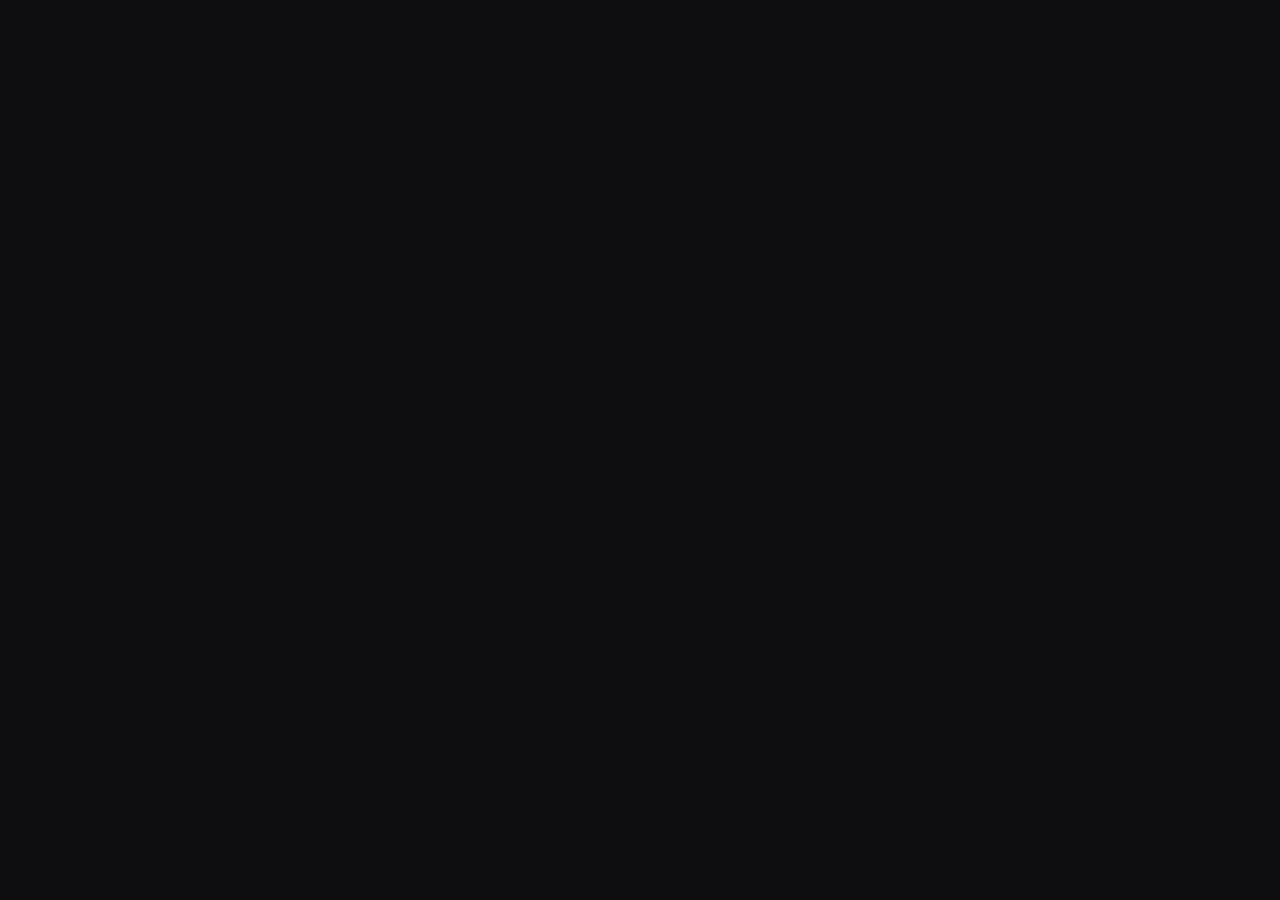
==== about.html @ be1e8993 "Add initial about.html structure and metadataAdd HTML skeleton for About page" ====
<!DOCTYPE html>
<html lang="en">
<head>
  <meta charset="UTF-8">
  <meta name="viewport" content="width=device-width, initial-scale=1.0">
  <meta name="description" content="About Robson Da Silva — FdSc Computing student at NCG Leicester. Background, skills, tools, and education.">

  <title>About — Robson Da Silva</title>

  <link rel="preconnect" href="https://fonts.googleapis.com">
  <link rel="preconnect" href="https://fonts.gstatic.com" crossorigin>
  <link href="https://fonts.googleapis.com/css2?family=Inter:wght@400;500;600;700&display=swap" rel="stylesheet">

  <link rel="stylesheet" href="css/reset.css">
  <link rel="stylesheet" href="css/style.css">
</head>
<body>

  <header>
    <!-- TODO: navigation bar -->
  </header>

  <main>
    <!-- TODO: page header -->
    <!-- TODO: background section -->
    <!-- TODO: skills and tools section -->
    <!-- TODO: education timeline section -->
  </main>

  <footer>
    <!-- TODO: footer -->
  </footer>

  <script src="js/main.js"></script>
</body>
</html>
---- css/style.css ----
/* ============================================================
   PFD200 Portfolio — Main Stylesheet
   Robson Da Silva — NCGID125482
   ============================================================ */

/* -------------------------------------------------------------
   1. Design tokens
   Centralised design decisions exposed as CSS custom properties.
   ------------------------------------------------------------- */

:root {
  /* Color palette — dark theme */
  --color-bg: #0E0E10;
  --color-surface: #1A1A1F;
  --color-elevated: #26262C;
  --color-text: #F5F5F7;
  --color-text-secondary: #A0A0A8;
  --color-text-muted: #6B6B73;
  --color-accent: #6E9EFF;
  --color-accent-hover: #5588F0;
  --color-border: #2A2A30;
  --color-success: #4ADE80;

  /* Typography — Inter from Google Fonts */
  --font-sans: 'Inter', system-ui, -apple-system, sans-serif;

  --fs-display: clamp(2.5rem, 6vw, 4.5rem); /* ~72px */
  --fs-h1: clamp(2rem, 4vw, 3rem);          /* ~48px */
  --fs-h2: 2.25rem;                          /* 36px */
  --fs-h3: 1.5rem;                           /* 24px */
  --fs-body-lg: 1.125rem;                    /* 18px */
  --fs-body: 1rem;                           /* 16px */
  --fs-small: 0.875rem;                      /* 14px */
  --fs-tiny: 0.75rem;                        /* 12px */

  --fw-regular: 400;
  --fw-medium: 500;
  --fw-semibold: 600;
  --fw-bold: 700;

  /* Spacing (8pt grid) */
  --space-1: 0.25rem;  /* 4px */
  --space-2: 0.5rem;   /* 8px */
  --space-3: 1rem;     /* 16px */
  --space-4: 1.5rem;   /* 24px */
  --space-5: 2rem;     /* 32px */
  --space-6: 3rem;     /* 48px */
  --space-7: 4rem;     /* 64px */
  --space-8: 6rem;     /* 96px */
  --space-9: 8rem;     /* 128px */

  /* Border radius */
  --radius-sm: 4px;
  --radius-md: 6px;
  --radius-lg: 8px;

  /* Layout */
  --container-max: 1200px;

  /* Transitions */
  --transition: 200ms ease;
}

/* -------------------------------------------------------------
   2. Base styles
   Global defaults applied to the document body.
   ------------------------------------------------------------- */

body {
  background-color: var(--color-bg);
  color: var(--color-text);
  font-family: var(--font-sans);
  font-size: var(--fs-body);
  font-weight: var(--fw-regular);
}

a {
  color: var(--color-accent);
  text-decoration: none;
  transition: color var(--transition);
}

a:hover {
  color: var(--color-accent-hover);
}

/* -------------------------------------------------------------
   3. TODO sections (will be filled in next commits)
   ------------------------------------------------------------- */

/* TODO: layout container */
/* TODO: navigation bar */
/* TODO: hero section */
/* TODO: cards and grids */
/* TODO: footer */
/* TODO: responsive breakpoints */
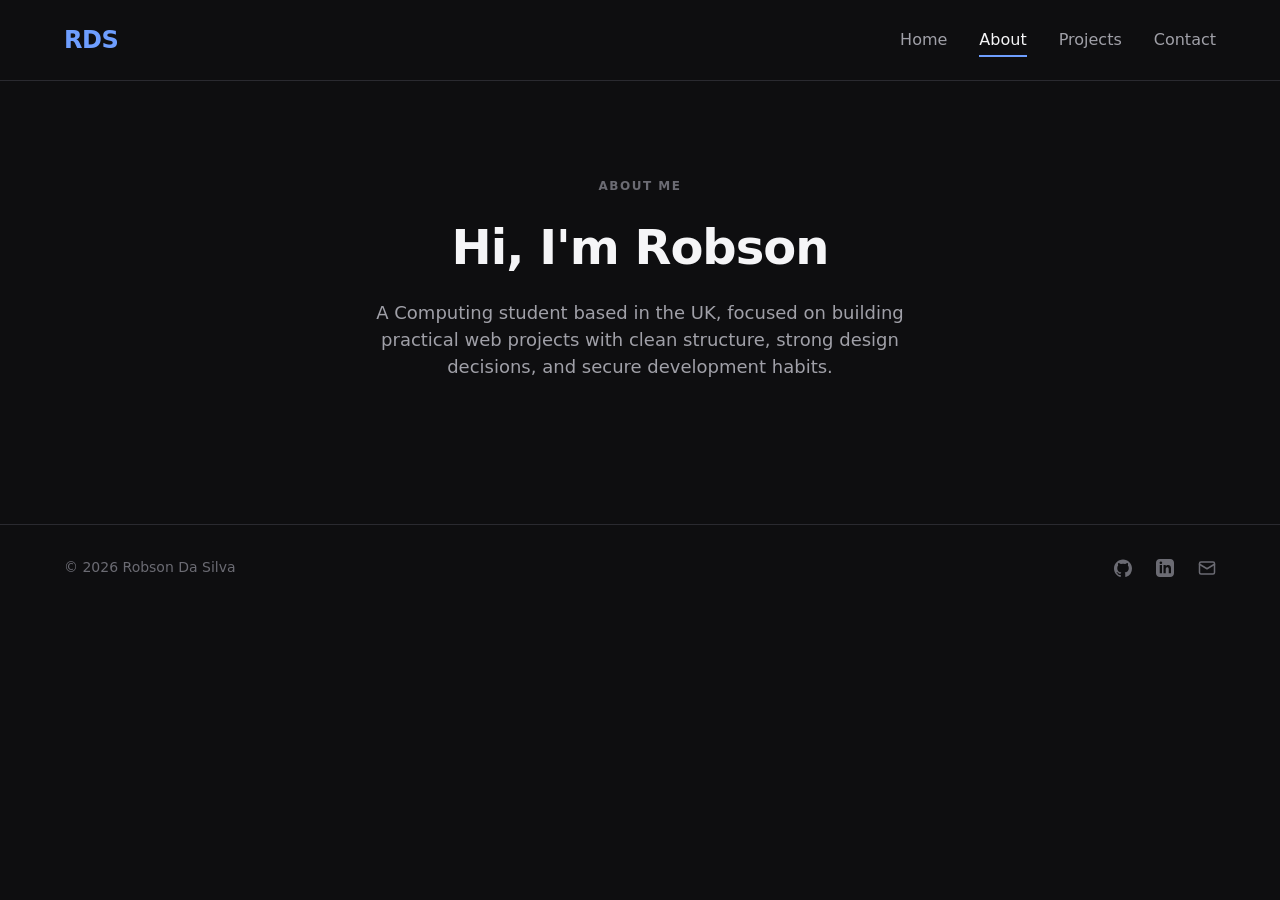
==== commit 91564a83: "Add navigation, page header and footer to About page" ====
--- a/about.html
+++ b/about.html
@@ -16,19 +16,59 @@
 </head>
 <body>
 
-  <header>
-    <!-- TODO: navigation bar -->
+  <header class="site-header">
+    <nav class="site-nav container">
+      <a href="index.html" class="site-logo">RDS</a>
+      <button class="nav-toggle" aria-label="Toggle navigation" aria-expanded="false" aria-controls="primary-nav">
+        <span class="nav-toggle-bar"></span>
+        <span class="nav-toggle-bar"></span>
+        <span class="nav-toggle-bar"></span>
+      </button>
+      <ul class="site-nav-links" id="primary-nav">
+        <li><a href="index.html">Home</a></li>
+        <li><a href="about.html" class="is-active">About</a></li>
+        <li><a href="projects.html">Projects</a></li>
+        <li><a href="contact.html">Contact</a></li>
+      </ul>
+    </nav>
   </header>
 
   <main>
-    <!-- TODO: page header -->
+
+    <!-- Page header -->
+    <header class="page-header container">
+      <span class="eyebrow">About me</span>
+      <h1>Hi, I'm Robson</h1>
+      <p class="lead">A Computing student based in the UK, focused on building practical web projects with clean structure, strong design decisions, and secure development habits.</p>
+    </header>
+
     <!-- TODO: background section -->
     <!-- TODO: skills and tools section -->
     <!-- TODO: education timeline section -->
   </main>
 
-  <footer>
-    <!-- TODO: footer -->
+  <footer class="site-footer">
+    <div class="container">
+      <p class="footer-copy">© 2026 Robson Da Silva</p>
+      <nav class="footer-social" aria-label="Social links">
+        <a href="https://github.com/robsonrsilva09" aria-label="GitHub">
+          <svg viewBox="0 0 24 24" fill="currentColor" aria-hidden="true">
+            <path d="M12 .5C5.37.5 0 5.87 0 12.5c0 5.3 3.44 9.8 8.21 11.39.6.11.82-.26.82-.58v-2.02c-3.34.73-4.04-1.61-4.04-1.61-.55-1.39-1.34-1.76-1.34-1.76-1.09-.74.08-.73.08-.73 1.2.09 1.84 1.24 1.84 1.24 1.07 1.83 2.81 1.3 3.5.99.11-.78.42-1.3.76-1.6-2.67-.3-5.47-1.33-5.47-5.93 0-1.31.47-2.38 1.24-3.22-.13-.3-.54-1.52.12-3.18 0 0 1.01-.32 3.3 1.23a11.5 11.5 0 0 1 6 0c2.29-1.55 3.3-1.23 3.3-1.23.66 1.66.25 2.88.12 3.18.77.84 1.23 1.91 1.23 3.22 0 4.61-2.8 5.62-5.48 5.92.43.37.81 1.1.81 2.22v3.29c0 .32.22.7.83.58A12.01 12.01 0 0 0 24 12.5C24 5.87 18.63.5 12 .5z"/>
+          </svg>
+        </a>
+        <a href="https://linkedin.com/in/robsondasilva" aria-label="LinkedIn">
+          <svg viewBox="0 0 24 24" fill="currentColor" aria-hidden="true">
+            <path d="M19 0h-14c-2.76 0-5 2.24-5 5v14c0 2.76 2.24 5 5 5h14c2.76 0 5-2.24 5-5v-14c0-2.76-2.24-5-5-5zm-11 19h-3v-11h3v11zm-1.5-12.27c-.97 0-1.75-.79-1.75-1.76s.78-1.75 1.75-1.75 1.75.79 1.75 1.75-.78 1.76-1.75 1.76zm13.5 12.27h-3v-5.6c0-3.37-4-3.12-4 0v5.6h-3v-11h3v1.77c1.4-2.59 7-2.78 7 2.48v6.75z"/>
+          </svg>
+        </a>
+        <a href="mailto:info@weavecode.co.uk" aria-label="Email">
+          <svg viewBox="0 0 24 24" fill="none" stroke="currentColor" stroke-width="2" stroke-linecap="round" stroke-linejoin="round" aria-hidden="true">
+            <rect x="2" y="4" width="20" height="16" rx="2"></rect>
+            <path d="m2 7 10 6 10-6"></path>
+          </svg>
+        </a>
+      </nav>
+    </div>
   </footer>
 
   <script src="js/main.js"></script>
--- a/css/style.css
+++ b/css/style.css
@@ -85,12 +85,368 @@
 }
 
 /* -------------------------------------------------------------
-   3. TODO sections (will be filled in next commits)
-   ------------------------------------------------------------- */
-
-/* TODO: layout container */
-/* TODO: navigation bar */
-/* TODO: hero section */
-/* TODO: cards and grids */
-/* TODO: footer */
-/* TODO: responsive breakpoints */
+   4. Layout container
+   ------------------------------------------------------------- */
+
+.container {
+  max-width: var(--container-max);
+  margin-inline: auto;
+  padding-inline: var(--space-4);
+}
+
+/* -------------------------------------------------------------
+   5. Site header — navigation bar
+   ------------------------------------------------------------- */
+
+.site-header {
+  position: sticky;
+  top: 0;
+  background-color: var(--color-bg);
+  border-bottom: 1px solid var(--color-border);
+  z-index: 10;
+}
+
+.site-nav {
+  display: flex;
+  align-items: center;
+  justify-content: space-between;
+  height: 80px;
+}
+
+.site-logo {
+  font-size: var(--fs-h3);
+  font-weight: var(--fw-bold);
+  color: var(--color-accent);
+  letter-spacing: -0.5px;
+}
+
+.site-nav-links {
+  display: flex;
+  gap: var(--space-5);
+  list-style: none;
+}
+
+.site-nav-links a {
+  color: var(--color-text-secondary);
+  font-size: var(--fs-body);
+  font-weight: var(--fw-medium);
+  position: relative;
+  padding-block: var(--space-2);
+}
+
+.site-nav-links a:hover {
+  color: var(--color-text);
+}
+
+.site-nav-links a.is-active {
+  color: var(--color-text);
+}
+
+.site-nav-links a.is-active::after {
+  content: '';
+  position: absolute;
+  bottom: 0;
+  left: 0;
+  right: 0;
+  height: 2px;
+  background-color: var(--color-accent);
+}
+
+/* Hamburger button — hidden on desktop, revealed on mobile */
+.nav-toggle {
+  display: none;
+  flex-direction: column;
+  justify-content: center;
+  gap: 5px;
+  width: 40px;
+  height: 40px;
+  background: transparent;
+  border: 1px solid var(--color-border);
+  border-radius: var(--radius-md);
+  cursor: pointer;
+  padding: 0 9px;
+}
+
+.nav-toggle-bar {
+  display: block;
+  height: 2px;
+  width: 100%;
+  background-color: var(--color-text);
+  border-radius: 2px;
+}
+
+/* -------------------------------------------------------------
+   6. Reusable section + heading helpers
+   ------------------------------------------------------------- */
+
+.section {
+  padding-block: var(--space-8);
+}
+
+.section-head {
+  display: flex;
+  align-items: baseline;
+  justify-content: space-between;
+  gap: var(--space-4);
+  margin-bottom: var(--space-6);
+}
+
+.section-title {
+  font-size: var(--fs-h2);
+  font-weight: var(--fw-bold);
+  letter-spacing: -0.5px;
+}
+
+/* Small uppercase label that sits above a heading */
+.eyebrow {
+  display: block;
+  font-size: var(--fs-tiny);
+  font-weight: var(--fw-semibold);
+  letter-spacing: 1.5px;
+  text-transform: uppercase;
+  color: var(--color-accent);
+}
+
+/* Centred page intro used on About, Projects and Contact */
+.page-header {
+  text-align: center;
+  padding-block: var(--space-8) var(--space-6);
+}
+
+.page-header .eyebrow {
+  color: var(--color-text-muted);
+  margin-bottom: var(--space-3);
+}
+
+.page-header h1 {
+  font-size: var(--fs-h1);
+  font-weight: var(--fw-bold);
+  letter-spacing: -1px;
+  margin-bottom: var(--space-3);
+}
+
+.page-header .lead {
+  max-width: 560px;
+  margin-inline: auto;
+  color: var(--color-text-secondary);
+  font-size: var(--fs-body-lg);
+}
+
+/* -------------------------------------------------------------
+   7. Buttons
+   ------------------------------------------------------------- */
+
+.btn {
+  display: inline-block;
+  padding: var(--space-3) var(--space-4);
+  border-radius: var(--radius-md);
+  font-size: var(--fs-body);
+  font-weight: var(--fw-semibold);
+  border: 1px solid transparent;
+  cursor: pointer;
+  transition: background-color var(--transition), border-color var(--transition), color var(--transition);
+}
+
+.btn-primary {
+  background-color: var(--color-accent);
+  color: var(--color-bg);
+}
+
+.btn-primary:hover {
+  background-color: var(--color-accent-hover);
+  color: var(--color-bg);
+}
+
+.btn-secondary {
+  background-color: transparent;
+  border-color: var(--color-border);
+  color: var(--color-text);
+}
+
+.btn-secondary:hover {
+  border-color: var(--color-text-secondary);
+  color: var(--color-text);
+}
+
+/* -------------------------------------------------------------
+   8. Home — hero
+   ------------------------------------------------------------- */
+
+.hero {
+  text-align: center;
+  padding-block: var(--space-9) var(--space-8);
+}
+
+.hero .eyebrow {
+  color: var(--color-text-muted);
+  margin-bottom: var(--space-4);
+}
+
+.hero h1 {
+  font-size: var(--fs-display);
+  font-weight: var(--fw-bold);
+  letter-spacing: -2px;
+  line-height: 1.05;
+  margin-bottom: var(--space-4);
+}
+
+.hero .lead {
+  max-width: 480px;
+  margin-inline: auto;
+  color: var(--color-text-secondary);
+  font-size: var(--fs-body-lg);
+  margin-bottom: var(--space-6);
+}
+
+.hero-actions {
+  display: flex;
+  justify-content: center;
+  gap: var(--space-3);
+  flex-wrap: wrap;
+}
+
+/* -------------------------------------------------------------
+   9. Cards (shared) + Home "What I do"
+   ------------------------------------------------------------- */
+
+.card {
+  background-color: var(--color-surface);
+  border: 1px solid var(--color-border);
+  border-radius: var(--radius-lg);
+  padding: var(--space-4);
+}
+
+/* Small accent-tinted square that holds an inline SVG icon */
+.icon-box {
+  display: inline-flex;
+  align-items: center;
+  justify-content: center;
+  width: 36px;
+  height: 36px;
+  border-radius: var(--radius-md);
+  background-color: var(--color-elevated);
+  color: var(--color-accent);
+  margin-bottom: var(--space-3);
+}
+
+.icon-box svg {
+  width: 18px;
+  height: 18px;
+}
+
+.card h3 {
+  font-size: var(--fs-h3);
+  font-weight: var(--fw-semibold);
+  margin-bottom: var(--space-2);
+}
+
+.card p {
+  color: var(--color-text-secondary);
+  font-size: var(--fs-small);
+}
+
+/* "What I do" heading is centred */
+.what-i-do .section-title {
+  text-align: center;
+  margin-bottom: var(--space-6);
+}
+
+.feature-grid {
+  display: grid;
+  grid-template-columns: repeat(3, 1fr);
+  gap: var(--space-4);
+}
+
+/* Grey image placeholder used until real screenshots exist */
+.media-placeholder {
+  display: flex;
+  align-items: center;
+  justify-content: center;
+  background-color: var(--color-elevated);
+  color: var(--color-text-muted);
+  font-size: var(--fs-small);
+}
+
+/* Inline arrow link, e.g. "See all →" / "View live →" */
+.link-arrow {
+  font-size: var(--fs-small);
+  font-weight: var(--fw-medium);
+  color: var(--color-accent);
+}
+
+/* -------------------------------------------------------------
+   10. Home — featured project
+   ------------------------------------------------------------- */
+
+.featured-card {
+  display: grid;
+  grid-template-columns: 1fr 1fr;
+  overflow: hidden;
+  padding: 0;
+}
+
+.featured-card .media-placeholder {
+  min-height: 280px;
+}
+
+.featured-body {
+  padding: var(--space-6);
+  display: flex;
+  flex-direction: column;
+  justify-content: center;
+}
+
+.featured-body .eyebrow {
+  margin-bottom: var(--space-3);
+}
+
+.featured-body h3 {
+  font-size: var(--fs-h2);
+  margin-bottom: var(--space-3);
+}
+
+.featured-body p {
+  font-size: var(--fs-body);
+  margin-bottom: var(--space-4);
+}
+
+/* -------------------------------------------------------------
+   11. Site footer (shared)
+   ------------------------------------------------------------- */
+
+.site-footer {
+  border-top: 1px solid var(--color-border);
+  margin-top: var(--space-8);
+}
+
+.site-footer .container {
+  display: flex;
+  align-items: center;
+  justify-content: space-between;
+  gap: var(--space-4);
+  padding-block: var(--space-5);
+}
+
+.footer-copy {
+  color: var(--color-text-muted);
+  font-size: var(--fs-small);
+}
+
+.footer-social {
+  display: flex;
+  gap: var(--space-4);
+}
+
+.footer-social a {
+  color: var(--color-text-muted);
+  display: inline-flex;
+}
+
+.footer-social a:hover {
+  color: var(--color-text);
+}
+
+.footer-social svg {
+  width: 18px;
+  height: 18px;
+}
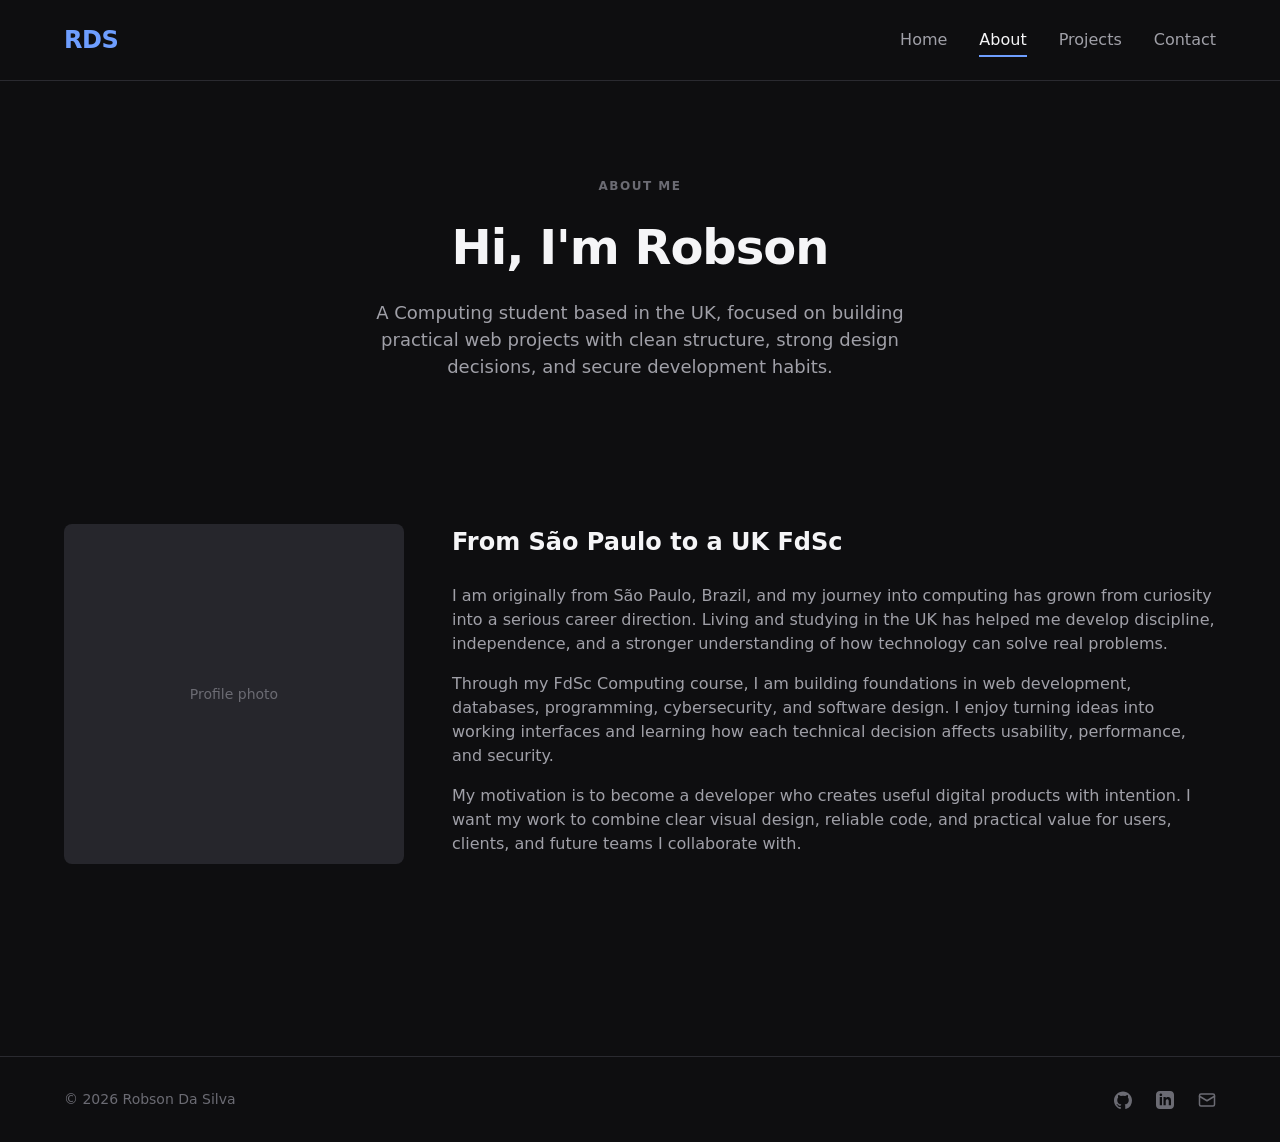
==== commit 2027d4f9: "Add background section to About page" ====
--- a/about.html
+++ b/about.html
@@ -42,7 +42,17 @@
       <p class="lead">A Computing student based in the UK, focused on building practical web projects with clean structure, strong design decisions, and secure development habits.</p>
     </header>
 
-    <!-- TODO: background section -->
+    <!-- Background -->
+    <section class="section about-bio container">
+      <div class="media-placeholder about-photo">Profile photo</div>
+      <div class="about-text">
+        <h2>From São Paulo to a UK FdSc</h2>
+        <p>I am originally from São Paulo, Brazil, and my journey into computing has grown from curiosity into a serious career direction. Living and studying in the UK has helped me develop discipline, independence, and a stronger understanding of how technology can solve real problems.</p>
+        <p>Through my FdSc Computing course, I am building foundations in web development, databases, programming, cybersecurity, and software design. I enjoy turning ideas into working interfaces and learning how each technical decision affects usability, performance, and security.</p>
+        <p>My motivation is to become a developer who creates useful digital products with intention. I want my work to combine clear visual design, reliable code, and practical value for users, clients, and future teams I collaborate with.</p>
+      </div>
+    </section>
+
     <!-- TODO: skills and tools section -->
     <!-- TODO: education timeline section -->
   </main>
--- a/css/style.css
+++ b/css/style.css
@@ -450,3 +450,34 @@
   width: 18px;
   height: 18px;
 }
+
+/* -------------------------------------------------------------
+   12. About — bio
+   ------------------------------------------------------------- */
+
+.about-bio {
+  display: grid;
+  grid-template-columns: 340px 1fr;
+  gap: var(--space-6);
+  align-items: start;
+}
+
+.about-photo {
+  aspect-ratio: 1 / 1;
+  border-radius: var(--radius-lg);
+}
+
+.about-text h2 {
+  font-size: var(--fs-h3);
+  font-weight: var(--fw-semibold);
+  margin-bottom: var(--space-4);
+}
+
+.about-text p {
+  color: var(--color-text-secondary);
+  margin-bottom: var(--space-3);
+}
+
+.about-text p:last-child {
+  margin-bottom: 0;
+}
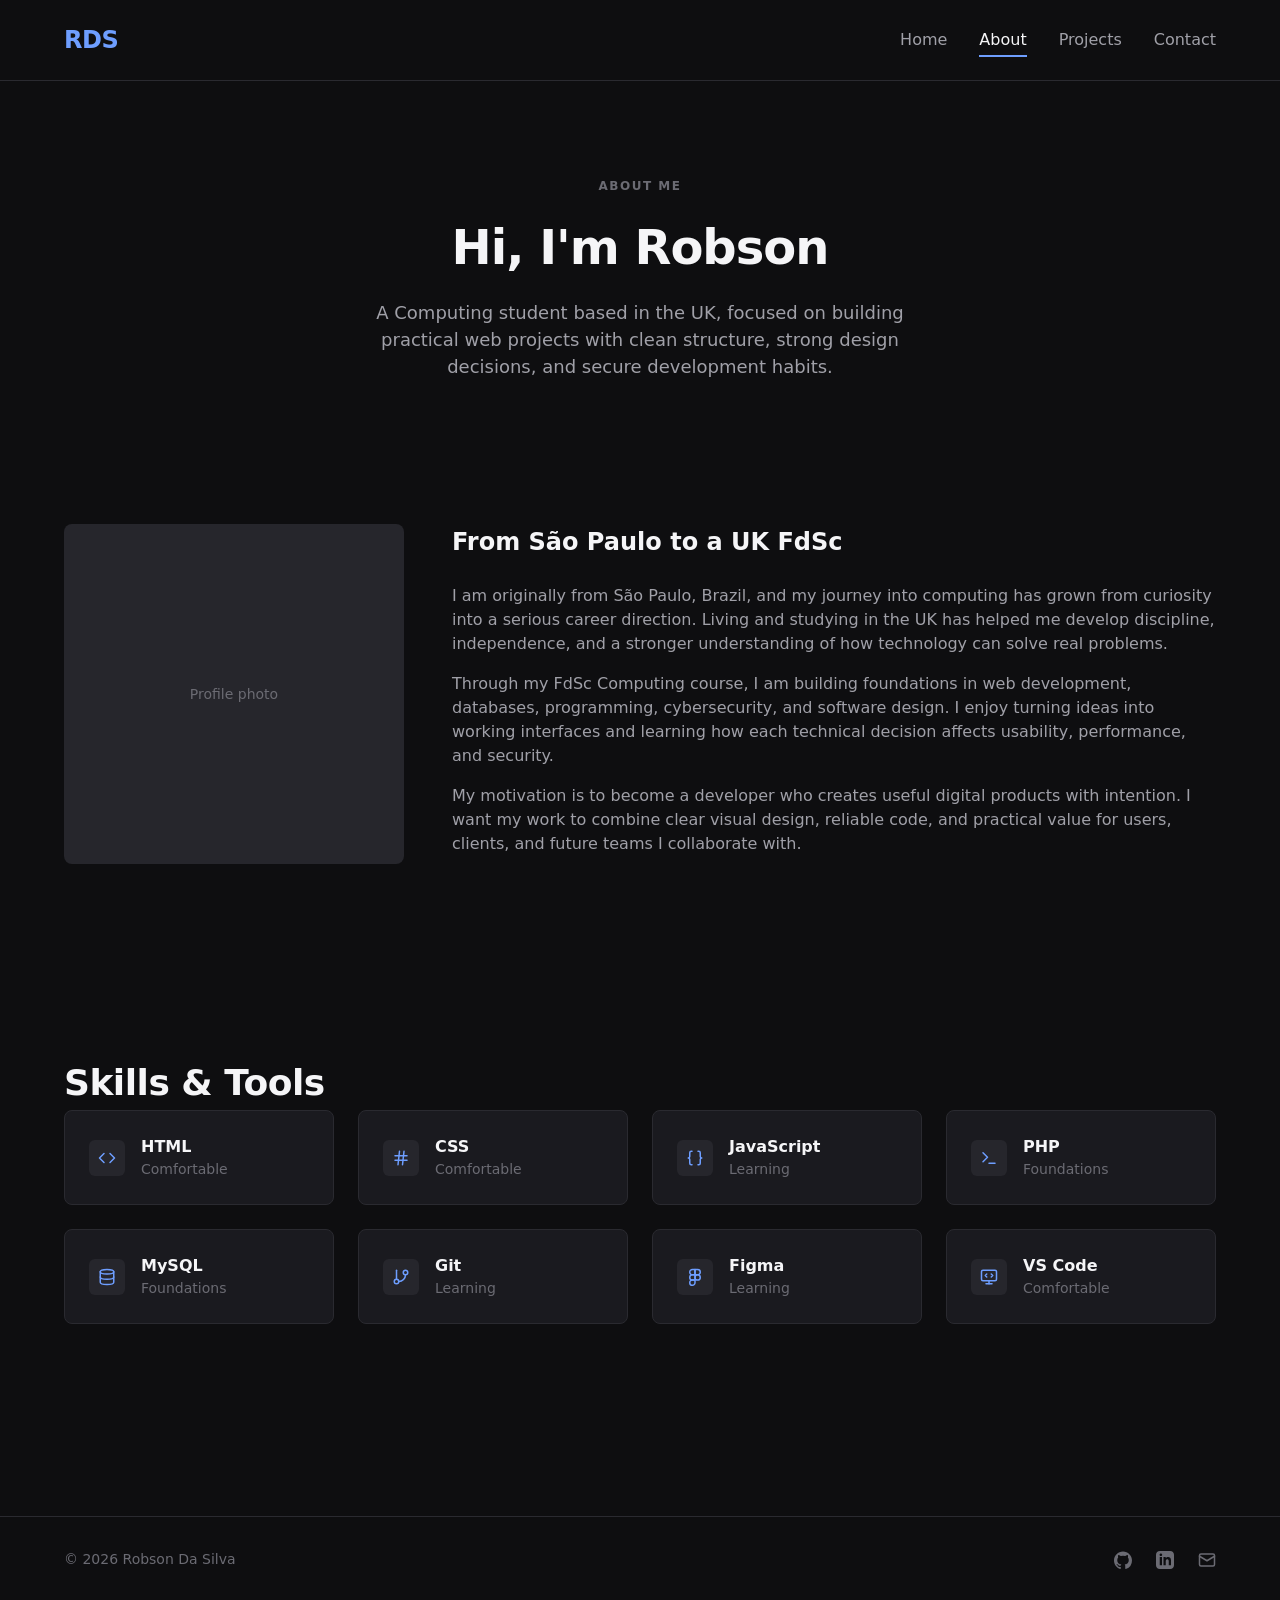
==== commit 1ac5e353: "Build skills and tools grid for About page" ====
--- a/about.html
+++ b/about.html
@@ -53,7 +53,54 @@
       </div>
     </section>
 
-    <!-- TODO: skills and tools section -->
+    <!-- Skills & Tools -->
+    <section class="section skills container">
+      <h2 class="section-title">Skills &amp; Tools</h2>
+      <div class="skills-grid">
+
+        <article class="card skill-card">
+          <span class="icon-box"><svg viewBox="0 0 24 24" fill="none" stroke="currentColor" stroke-width="2" stroke-linecap="round" stroke-linejoin="round" aria-hidden="true"><polyline points="16 18 22 12 16 6"></polyline><polyline points="8 6 2 12 8 18"></polyline></svg></span>
+          <span><span class="skill-name">HTML</span><span class="skill-status">Comfortable</span></span>
+        </article>
+
+        <article class="card skill-card">
+          <span class="icon-box"><svg viewBox="0 0 24 24" fill="none" stroke="currentColor" stroke-width="2" stroke-linecap="round" stroke-linejoin="round" aria-hidden="true"><line x1="4" y1="9" x2="20" y2="9"></line><line x1="4" y1="15" x2="20" y2="15"></line><line x1="10" y1="3" x2="8" y2="21"></line><line x1="16" y1="3" x2="14" y2="21"></line></svg></span>
+          <span><span class="skill-name">CSS</span><span class="skill-status">Comfortable</span></span>
+        </article>
+
+        <article class="card skill-card">
+          <span class="icon-box"><svg viewBox="0 0 24 24" fill="none" stroke="currentColor" stroke-width="2" stroke-linecap="round" stroke-linejoin="round" aria-hidden="true"><path d="M8 3H7a2 2 0 0 0-2 2v5a2 2 0 0 1-2 2 2 2 0 0 1 2 2v5a2 2 0 0 0 2 2h1"></path><path d="M16 3h1a2 2 0 0 1 2 2v5a2 2 0 0 0 2 2 2 2 0 0 0-2 2v5a2 2 0 0 1-2 2h-1"></path></svg></span>
+          <span><span class="skill-name">JavaScript</span><span class="skill-status">Learning</span></span>
+        </article>
+
+        <article class="card skill-card">
+          <span class="icon-box"><svg viewBox="0 0 24 24" fill="none" stroke="currentColor" stroke-width="2" stroke-linecap="round" stroke-linejoin="round" aria-hidden="true"><polyline points="4 17 10 11 4 5"></polyline><line x1="12" y1="19" x2="20" y2="19"></line></svg></span>
+          <span><span class="skill-name">PHP</span><span class="skill-status">Foundations</span></span>
+        </article>
+
+        <article class="card skill-card">
+          <span class="icon-box"><svg viewBox="0 0 24 24" fill="none" stroke="currentColor" stroke-width="2" stroke-linecap="round" stroke-linejoin="round" aria-hidden="true"><ellipse cx="12" cy="5" rx="9" ry="3"></ellipse><path d="M3 5v14c0 1.66 4 3 9 3s9-1.34 9-3V5"></path><path d="M3 12c0 1.66 4 3 9 3s9-1.34 9-3"></path></svg></span>
+          <span><span class="skill-name">MySQL</span><span class="skill-status">Foundations</span></span>
+        </article>
+
+        <article class="card skill-card">
+          <span class="icon-box"><svg viewBox="0 0 24 24" fill="none" stroke="currentColor" stroke-width="2" stroke-linecap="round" stroke-linejoin="round" aria-hidden="true"><line x1="6" y1="3" x2="6" y2="15"></line><circle cx="18" cy="6" r="3"></circle><circle cx="6" cy="18" r="3"></circle><path d="M18 9a9 9 0 0 1-9 9"></path></svg></span>
+          <span><span class="skill-name">Git</span><span class="skill-status">Learning</span></span>
+        </article>
+
+        <article class="card skill-card">
+          <span class="icon-box"><svg viewBox="0 0 24 24" fill="none" stroke="currentColor" stroke-width="2" stroke-linecap="round" stroke-linejoin="round" aria-hidden="true"><path d="M5 5.5A3.5 3.5 0 0 1 8.5 2H12v7H8.5A3.5 3.5 0 0 1 5 5.5z"></path><path d="M12 2h3.5a3.5 3.5 0 1 1 0 7H12V2z"></path><path d="M12 12.5a3.5 3.5 0 1 1 7 0 3.5 3.5 0 1 1-7 0z"></path><path d="M5 19.5A3.5 3.5 0 0 1 8.5 16H12v3.5a3.5 3.5 0 1 1-7 0z"></path><path d="M5 12.5A3.5 3.5 0 0 1 8.5 9H12v7H8.5A3.5 3.5 0 0 1 5 12.5z"></path></svg></span>
+          <span><span class="skill-name">Figma</span><span class="skill-status">Learning</span></span>
+        </article>
+
+        <article class="card skill-card">
+          <span class="icon-box"><svg viewBox="0 0 24 24" fill="none" stroke="currentColor" stroke-width="2" stroke-linecap="round" stroke-linejoin="round" aria-hidden="true"><rect x="2" y="3" width="20" height="14" rx="2"></rect><path d="m8 21 8 0"></path><path d="M12 17v4"></path><polyline points="9 8 7 10 9 12"></polyline><polyline points="15 8 17 10 15 12"></polyline></svg></span>
+          <span><span class="skill-name">VS Code</span><span class="skill-status">Comfortable</span></span>
+        </article>
+
+      </div>
+    </section>
+
     <!-- TODO: education timeline section -->
   </main>
 
--- a/css/style.css
+++ b/css/style.css
@@ -481,3 +481,36 @@
 .about-text p:last-child {
   margin-bottom: 0;
 }
+
+/* -------------------------------------------------------------
+   13. About — skills & tools
+   ------------------------------------------------------------- */
+
+.skills-grid {
+  display: grid;
+  grid-template-columns: repeat(4, 1fr);
+  gap: var(--space-4);
+}
+
+.skill-card {
+  display: flex;
+  align-items: center;
+  gap: var(--space-3);
+}
+
+.skill-card .icon-box {
+  margin-bottom: 0;
+  flex-shrink: 0;
+}
+
+.skill-name {
+  display: block;
+  font-weight: var(--fw-semibold);
+  font-size: var(--fs-body);
+}
+
+.skill-status {
+  display: block;
+  font-size: var(--fs-small);
+  color: var(--color-text-muted);
+}
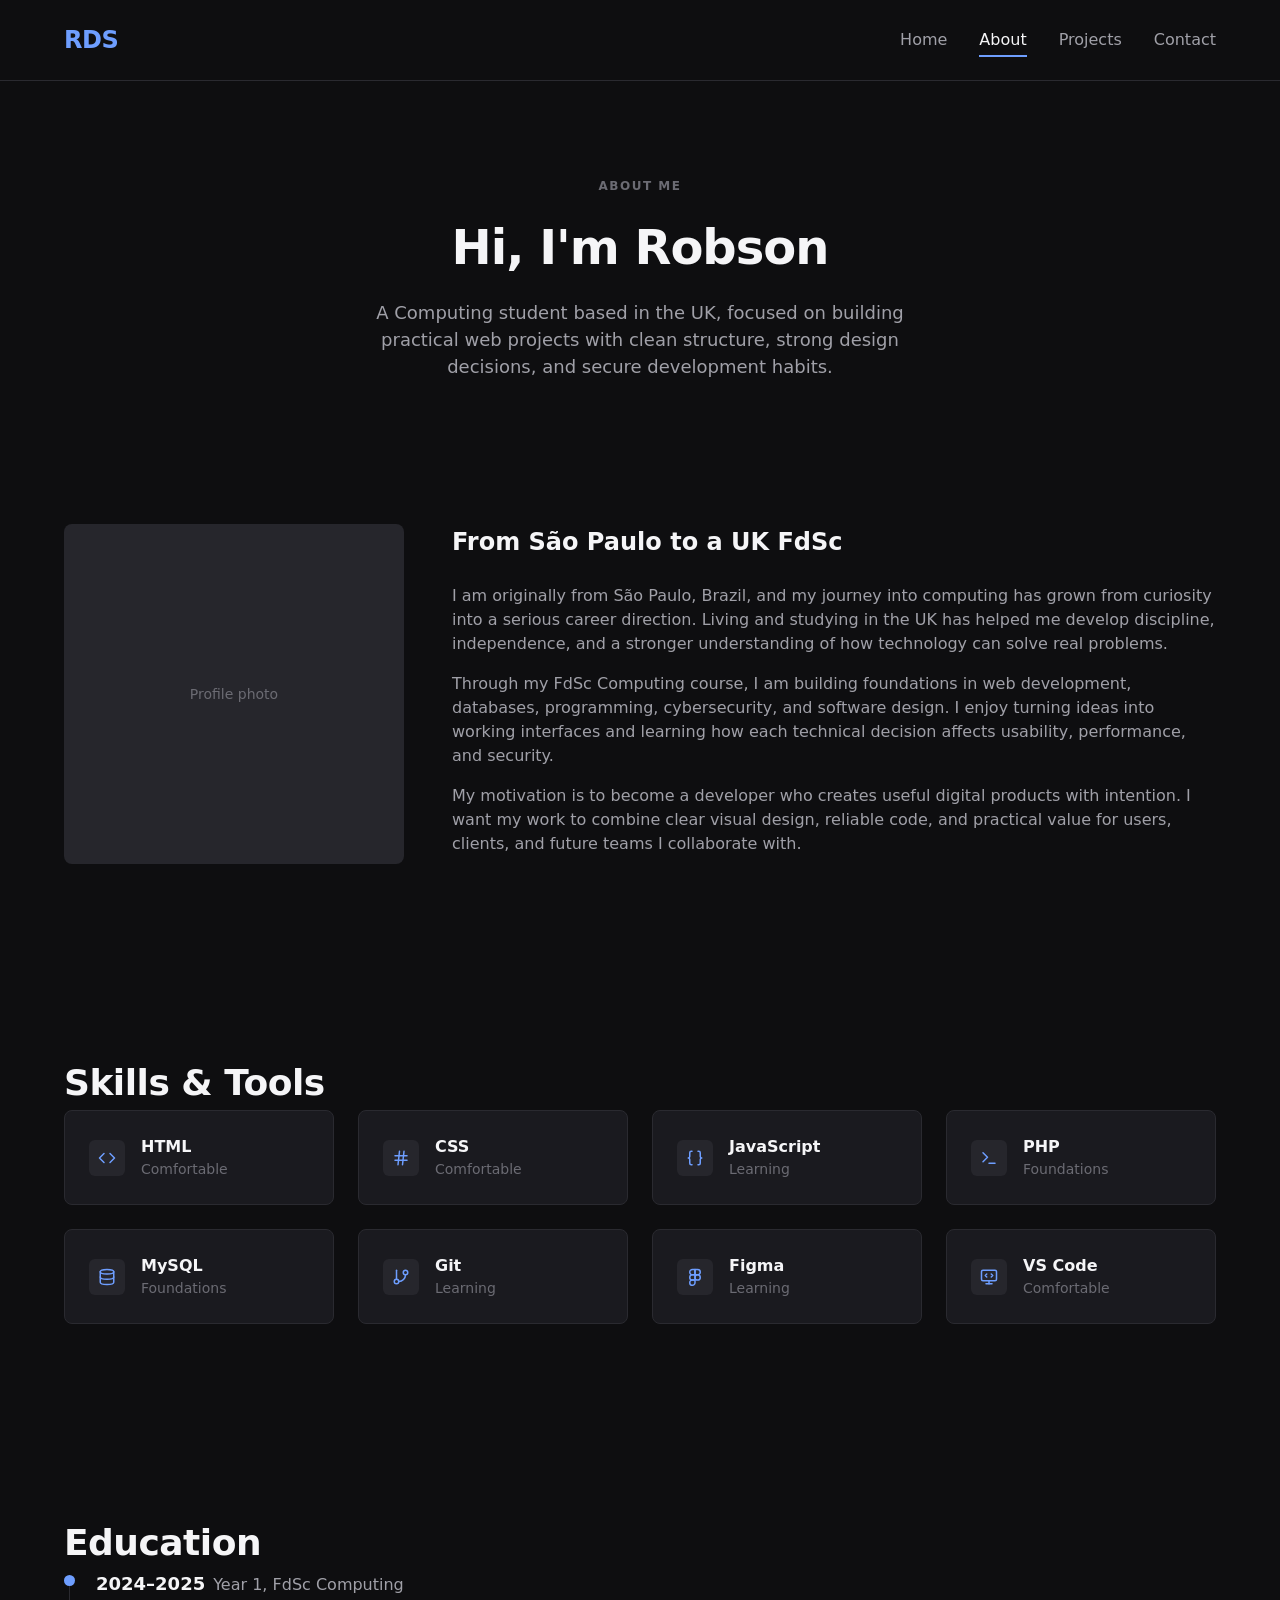
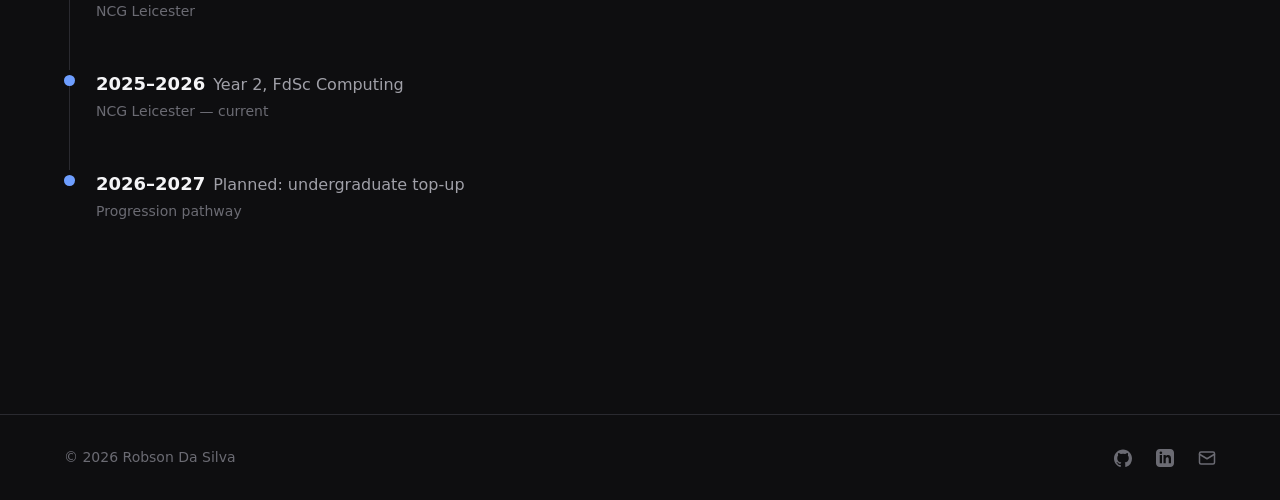
==== commit d44b2de0: "Add education timeline to About page" ====
--- a/about.html
+++ b/about.html
@@ -101,7 +101,32 @@
       </div>
     </section>
 
-    <!-- TODO: education timeline section -->
+    <!-- Education -->
+    <section class="section education container">
+      <h2 class="section-title">Education</h2>
+      <div class="timeline">
+
+        <div class="timeline-item">
+          <span class="timeline-dot"></span>
+          <p class="timeline-head"><span class="timeline-year">2024–2025</span>Year 1, FdSc Computing</p>
+          <p class="timeline-sub">NCG Leicester</p>
+        </div>
+
+        <div class="timeline-item">
+          <span class="timeline-dot"></span>
+          <p class="timeline-head"><span class="timeline-year">2025–2026</span>Year 2, FdSc Computing</p>
+          <p class="timeline-sub">NCG Leicester — current</p>
+        </div>
+
+        <div class="timeline-item">
+          <span class="timeline-dot"></span>
+          <p class="timeline-head"><span class="timeline-year">2026–2027</span>Planned: undergraduate top-up</p>
+          <p class="timeline-sub">Progression pathway</p>
+        </div>
+
+      </div>
+    </section>
+
   </main>
 
   <footer class="site-footer">
--- a/css/style.css
+++ b/css/style.css
@@ -514,3 +514,63 @@
   font-size: var(--fs-small);
   color: var(--color-text-muted);
 }
+
+/* -------------------------------------------------------------
+   14. About — education timeline
+   ------------------------------------------------------------- */
+
+.timeline {
+  max-width: 720px;
+}
+
+.timeline-item {
+  position: relative;
+  padding-left: var(--space-5);
+  padding-bottom: var(--space-6);
+}
+
+/* Connecting line, hidden on the last entry */
+.timeline-item::before {
+  content: '';
+  position: absolute;
+  left: 5px;
+  top: 8px;
+  bottom: 0;
+  width: 1px;
+  background-color: var(--color-border);
+}
+
+.timeline-item:last-child {
+  padding-bottom: 0;
+}
+
+.timeline-item:last-child::before {
+  display: none;
+}
+
+.timeline-dot {
+  position: absolute;
+  left: 0;
+  top: 5px;
+  width: 11px;
+  height: 11px;
+  border-radius: 50%;
+  background-color: var(--color-accent);
+}
+
+.timeline-head {
+  color: var(--color-text-secondary);
+  margin-bottom: var(--space-1);
+}
+
+.timeline-year {
+  font-size: var(--fs-body-lg);
+  font-weight: var(--fw-bold);
+  color: var(--color-text);
+  margin-right: var(--space-2);
+}
+
+.timeline-sub {
+  font-size: var(--fs-small);
+  color: var(--color-text-muted);
+}
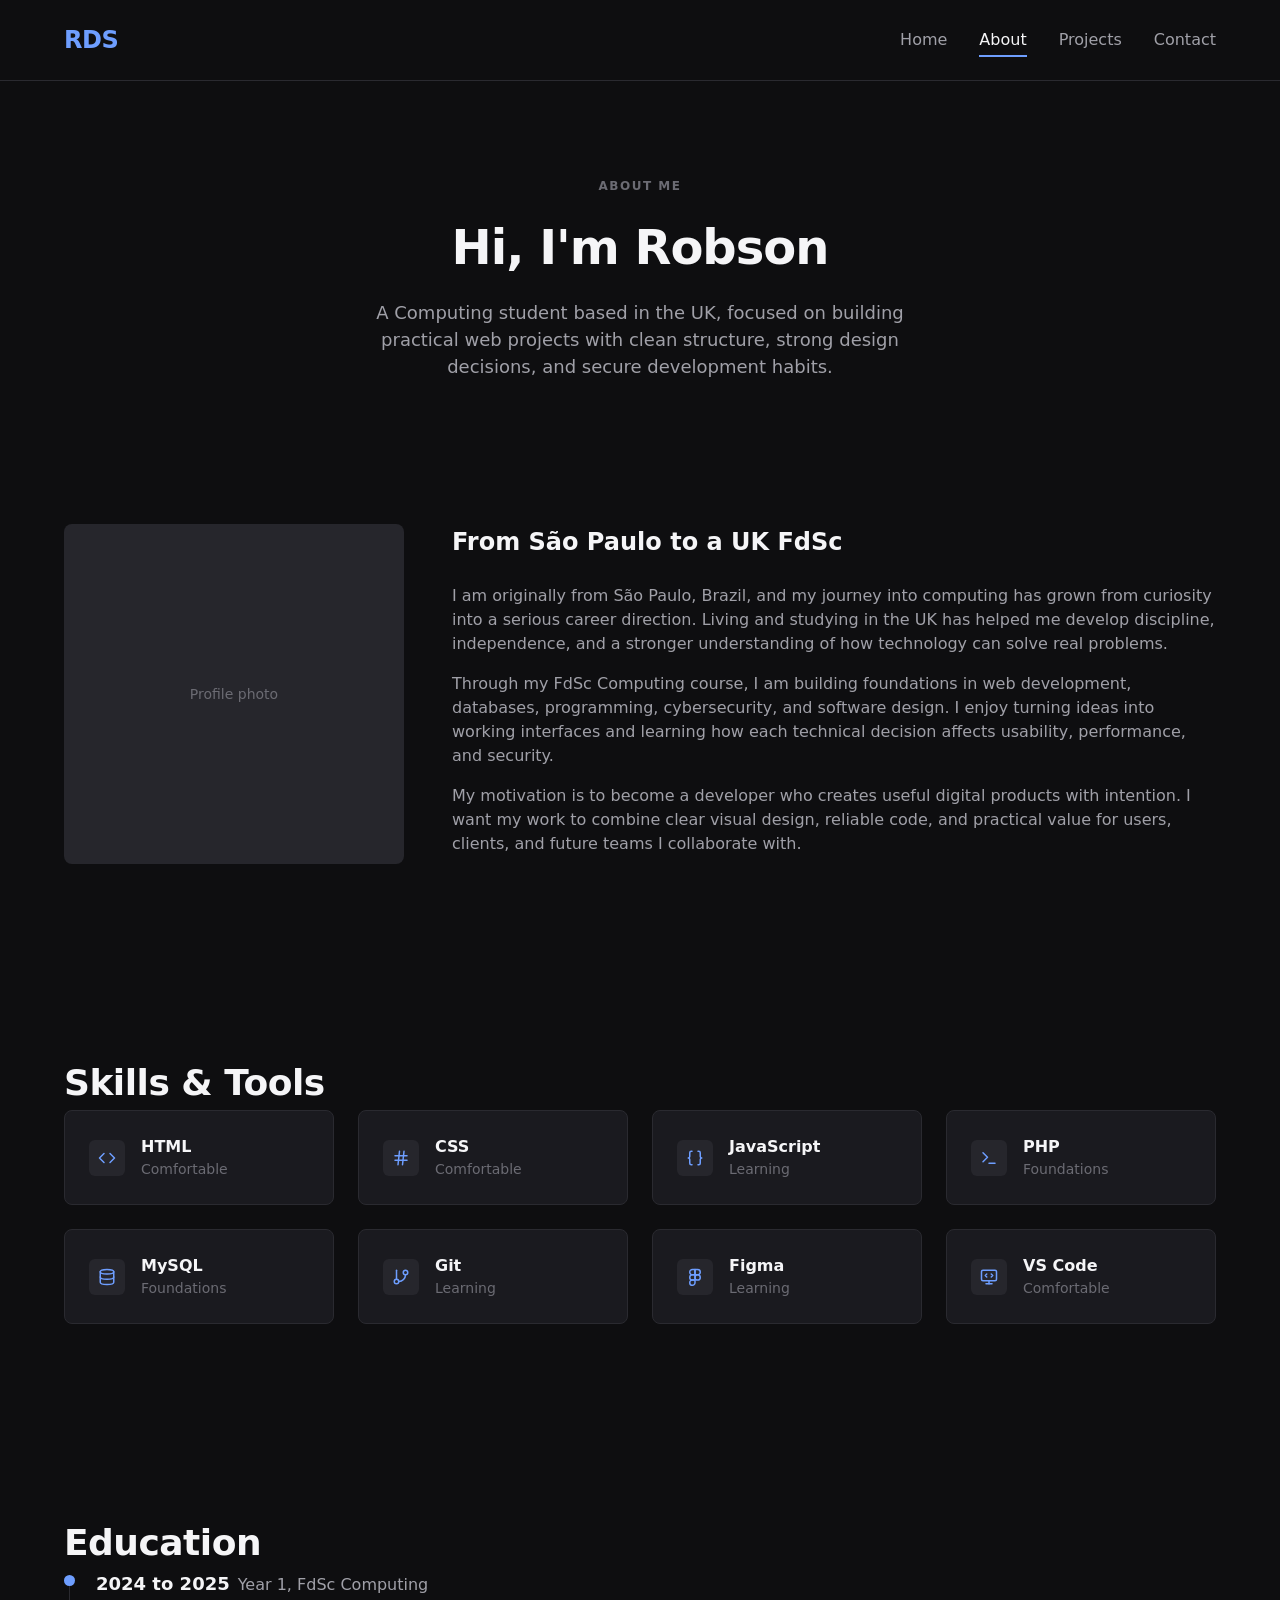
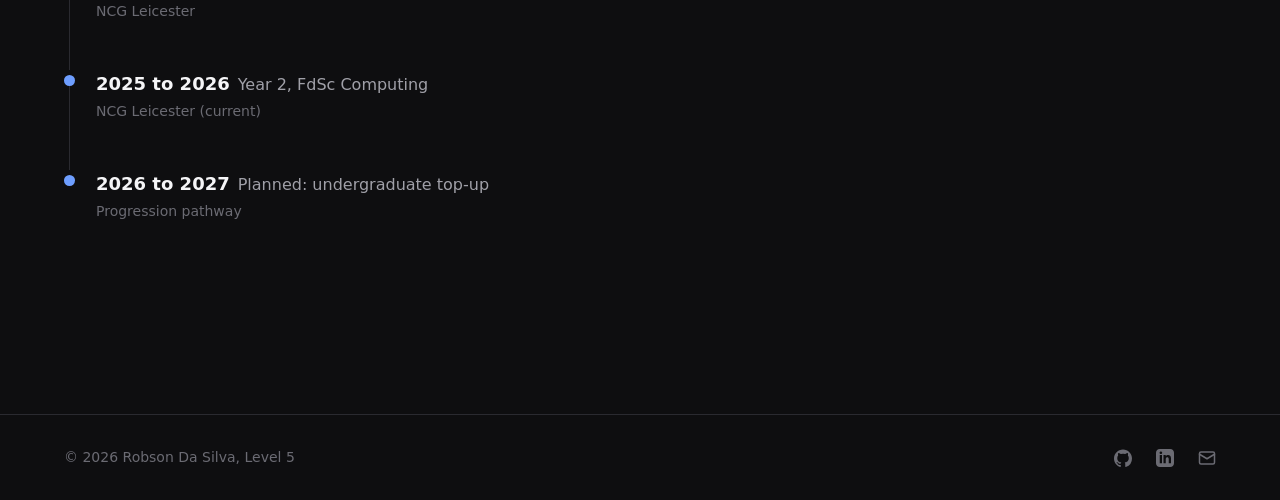
==== commit 1d9683d2: "Add Level 5 to footer next to name" ====
--- a/about.html
+++ b/about.html
@@ -3,9 +3,9 @@
 <head>
   <meta charset="UTF-8">
   <meta name="viewport" content="width=device-width, initial-scale=1.0">
-  <meta name="description" content="About Robson Da Silva — FdSc Computing student at NCG Leicester. Background, skills, tools, and education.">
+  <meta name="description" content="About Robson Da Silva, FdSc Computing student at NCG Leicester. Background, skills, tools, and education.">
 
-  <title>About — Robson Da Silva</title>
+  <title>About: Robson Da Silva</title>
 
   <link rel="preconnect" href="https://fonts.googleapis.com">
   <link rel="preconnect" href="https://fonts.gstatic.com" crossorigin>
@@ -108,19 +108,19 @@
 
         <div class="timeline-item">
           <span class="timeline-dot"></span>
-          <p class="timeline-head"><span class="timeline-year">2024–2025</span>Year 1, FdSc Computing</p>
+          <p class="timeline-head"><span class="timeline-year">2024 to 2025</span>Year 1, FdSc Computing</p>
           <p class="timeline-sub">NCG Leicester</p>
         </div>
 
         <div class="timeline-item">
           <span class="timeline-dot"></span>
-          <p class="timeline-head"><span class="timeline-year">2025–2026</span>Year 2, FdSc Computing</p>
-          <p class="timeline-sub">NCG Leicester — current</p>
+          <p class="timeline-head"><span class="timeline-year">2025 to 2026</span>Year 2, FdSc Computing</p>
+          <p class="timeline-sub">NCG Leicester (current)</p>
         </div>
 
         <div class="timeline-item">
           <span class="timeline-dot"></span>
-          <p class="timeline-head"><span class="timeline-year">2026–2027</span>Planned: undergraduate top-up</p>
+          <p class="timeline-head"><span class="timeline-year">2026 to 2027</span>Planned: undergraduate top-up</p>
           <p class="timeline-sub">Progression pathway</p>
         </div>
 
@@ -131,7 +131,7 @@
 
   <footer class="site-footer">
     <div class="container">
-      <p class="footer-copy">© 2026 Robson Da Silva</p>
+      <p class="footer-copy">© 2026 Robson Da Silva, Level 5</p>
       <nav class="footer-social" aria-label="Social links">
         <a href="https://github.com/robsonrsilva09" aria-label="GitHub">
           <svg viewBox="0 0 24 24" fill="currentColor" aria-hidden="true">
--- a/css/style.css
+++ b/css/style.css
@@ -574,3 +574,280 @@
   font-size: var(--fs-small);
   color: var(--color-text-muted);
 }
+
+/* -------------------------------------------------------------
+   15. Projects — filter chips
+   ------------------------------------------------------------- */
+
+.filter-chips {
+  display: flex;
+  flex-wrap: wrap;
+  gap: var(--space-2);
+  margin-bottom: var(--space-6);
+}
+
+.chip {
+  padding: var(--space-2) var(--space-3);
+  border-radius: 999px;
+  border: 1px solid var(--color-border);
+  background-color: transparent;
+  color: var(--color-text-secondary);
+  font-size: var(--fs-small);
+  font-weight: var(--fw-medium);
+  cursor: pointer;
+  transition: background-color var(--transition), color var(--transition), border-color var(--transition);
+}
+
+.chip:hover {
+  color: var(--color-text);
+  border-color: var(--color-text-secondary);
+}
+
+.chip.is-active {
+  background-color: var(--color-accent);
+  border-color: var(--color-accent);
+  color: var(--color-bg);
+}
+
+/* -------------------------------------------------------------
+   16. Projects — grid + cards
+   ------------------------------------------------------------- */
+
+.projects-grid {
+  display: grid;
+  grid-template-columns: repeat(2, 1fr);
+  gap: var(--space-5);
+}
+
+.project-card {
+  padding: 0;
+  overflow: hidden;
+  display: flex;
+  flex-direction: column;
+}
+
+/* Hidden by the filter when a category is not matched */
+.project-card.is-hidden {
+  display: none;
+}
+
+.project-thumb {
+  height: 180px;
+}
+
+.project-body {
+  padding: var(--space-4);
+  display: flex;
+  flex-direction: column;
+  flex: 1;
+}
+
+.project-body .eyebrow {
+  margin-bottom: var(--space-2);
+}
+
+.project-body h3 {
+  font-size: var(--fs-h3);
+  font-weight: var(--fw-semibold);
+  margin-bottom: var(--space-2);
+}
+
+.project-body p {
+  color: var(--color-text-secondary);
+  font-size: var(--fs-small);
+  margin-bottom: var(--space-4);
+}
+
+.tag-list {
+  display: flex;
+  flex-wrap: wrap;
+  gap: var(--space-2);
+  margin-bottom: var(--space-4);
+}
+
+.tag {
+  padding: var(--space-1) var(--space-2);
+  border-radius: var(--radius-sm);
+  background-color: var(--color-elevated);
+  color: var(--color-text-secondary);
+  font-size: var(--fs-tiny);
+  font-weight: var(--fw-medium);
+}
+
+/* Push the links to the bottom so cards of unequal text align */
+.project-links {
+  display: flex;
+  gap: var(--space-4);
+  margin-top: auto;
+}
+
+/* -------------------------------------------------------------
+   17. Contact — two column layout
+   ------------------------------------------------------------- */
+
+.contact-grid {
+  display: grid;
+  grid-template-columns: 1fr 1fr;
+  gap: var(--space-6);
+  align-items: start;
+}
+
+.contact-col-title {
+  font-size: var(--fs-h3);
+  font-weight: var(--fw-semibold);
+  margin-bottom: var(--space-4);
+}
+
+.contact-methods {
+  display: flex;
+  flex-direction: column;
+  gap: var(--space-3);
+}
+
+.contact-card {
+  display: flex;
+  align-items: center;
+  gap: var(--space-3);
+}
+
+.contact-card .icon-box {
+  margin-bottom: 0;
+  flex-shrink: 0;
+}
+
+.contact-card-label {
+  display: block;
+  font-weight: var(--fw-semibold);
+  color: var(--color-text);
+}
+
+.contact-card-sub {
+  display: block;
+  font-size: var(--fs-small);
+  color: var(--color-text-muted);
+}
+
+/* Form */
+.contact-form {
+  display: flex;
+  flex-direction: column;
+  gap: var(--space-3);
+}
+
+.contact-form input,
+.contact-form textarea {
+  width: 100%;
+  background-color: var(--color-surface);
+  border: 1px solid var(--color-border);
+  border-radius: var(--radius-md);
+  color: var(--color-text);
+  padding: var(--space-3);
+  font-size: var(--fs-body);
+  transition: border-color var(--transition);
+}
+
+.contact-form input::placeholder,
+.contact-form textarea::placeholder {
+  color: var(--color-text-muted);
+}
+
+.contact-form input:focus,
+.contact-form textarea:focus {
+  outline: none;
+  border-color: var(--color-accent);
+}
+
+.contact-form textarea {
+  resize: vertical;
+  min-height: 130px;
+}
+
+.contact-form .btn {
+  width: 100%;
+  text-align: center;
+}
+
+/* -------------------------------------------------------------
+   18. Responsive breakpoints
+   ------------------------------------------------------------- */
+
+/* Tablet — 768px to 1023px: tighten grids and spacing */
+@media (max-width: 1023px) {
+  .section {
+    padding-block: var(--space-7);
+  }
+
+  .skills-grid {
+    grid-template-columns: repeat(2, 1fr);
+  }
+
+  .about-bio {
+    grid-template-columns: 240px 1fr;
+    gap: var(--space-5);
+  }
+}
+
+/* Mobile — below 768px: single column, collapsed navigation */
+@media (max-width: 767px) {
+
+  /* Collapse the navigation behind the hamburger button */
+  .nav-toggle {
+    display: flex;
+  }
+
+  .site-nav-links {
+    display: none;
+    position: absolute;
+    top: 80px;
+    left: 0;
+    right: 0;
+    flex-direction: column;
+    gap: 0;
+    background-color: var(--color-bg);
+    border-bottom: 1px solid var(--color-border);
+    padding: var(--space-2) var(--space-4) var(--space-3);
+  }
+
+  .site-nav-links.is-open {
+    display: flex;
+  }
+
+  .site-nav-links li {
+    width: 100%;
+  }
+
+  .site-nav-links a {
+    display: block;
+    padding-block: var(--space-3);
+  }
+
+  .site-nav-links a.is-active::after {
+    display: none;
+  }
+
+  /* Every multi-column grid stacks to a single column */
+  .feature-grid,
+  .skills-grid,
+  .projects-grid,
+  .featured-card,
+  .about-bio,
+  .contact-grid {
+    grid-template-columns: 1fr;
+  }
+
+  .about-photo {
+    max-width: 320px;
+    margin-inline: auto;
+  }
+
+  .featured-card .media-placeholder {
+    min-height: 200px;
+  }
+
+  /* Section heading and its "See all" link stack */
+  .section-head {
+    flex-direction: column;
+    align-items: flex-start;
+    gap: var(--space-2);
+  }
+}
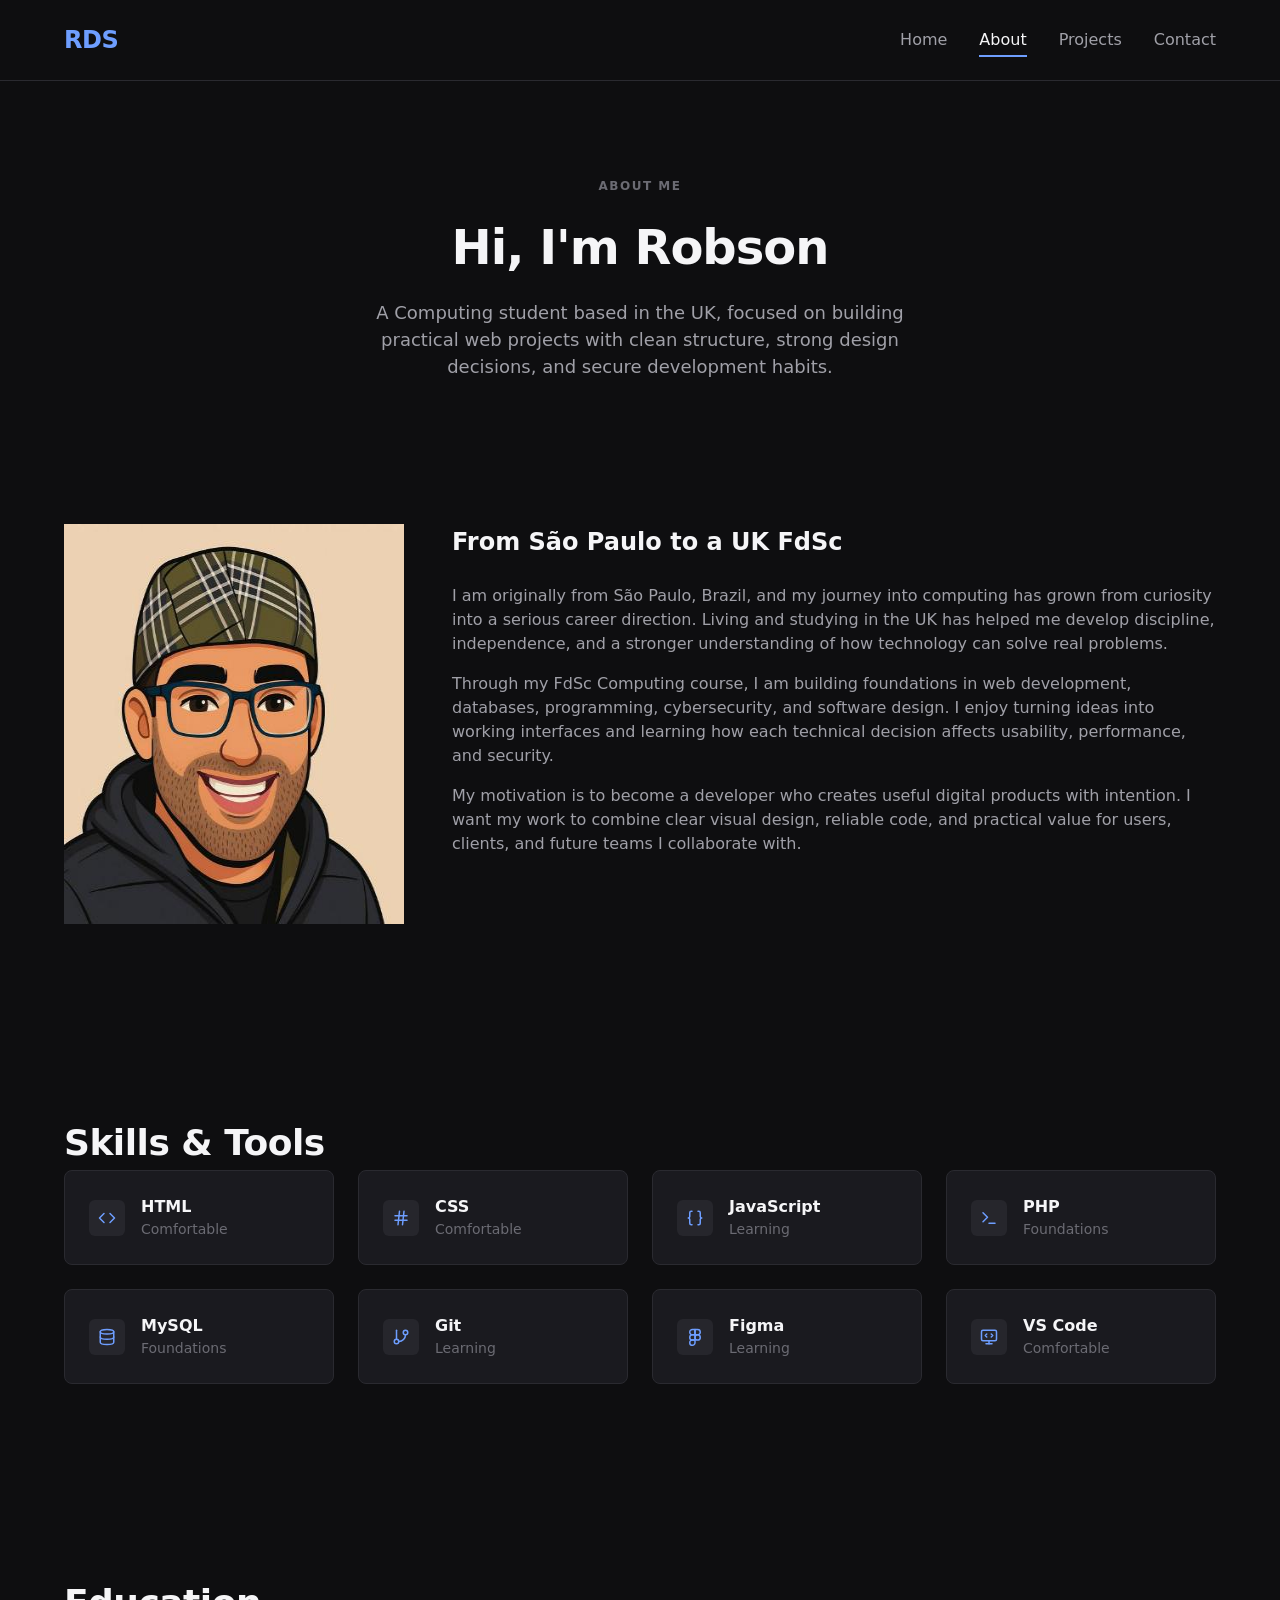
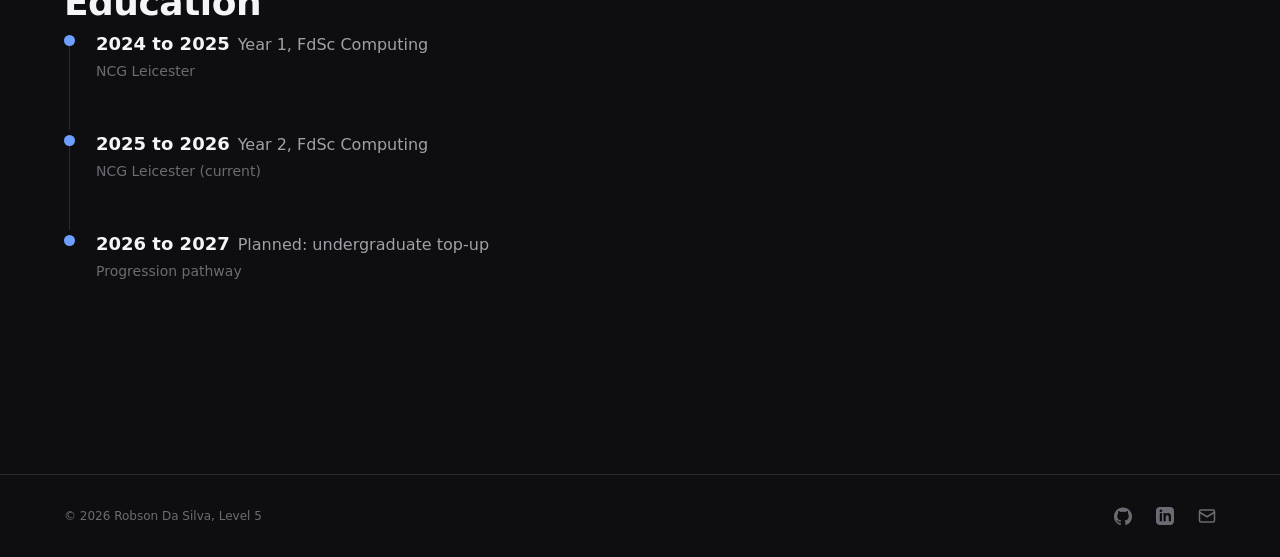
==== commit f2ef67c5: "Replace profile placeholder with real avatar on About page" ====
--- a/about.html
+++ b/about.html
@@ -44,7 +44,7 @@
 
     <!-- Background -->
     <section class="section about-bio container">
-      <div class="media-placeholder about-photo">Profile photo</div>
+      <img src="assets/img/perfilfoto.jpeg" alt="Robson Da Silva avatar" class="profile-photo" width="400" height="400">
       <div class="about-text">
         <h2>From São Paulo to a UK FdSc</h2>
         <p>I am originally from São Paulo, Brazil, and my journey into computing has grown from curiosity into a serious career direction. Living and studying in the UK has helped me develop discipline, independence, and a stronger understanding of how technology can solve real problems.</p>
--- a/css/style.css
+++ b/css/style.css
@@ -429,7 +429,7 @@
 
 .footer-copy {
   color: var(--color-text-muted);
-  font-size: var(--fs-small);
+  font-size: var(--fs-tiny);
 }
 
 .footer-social {
